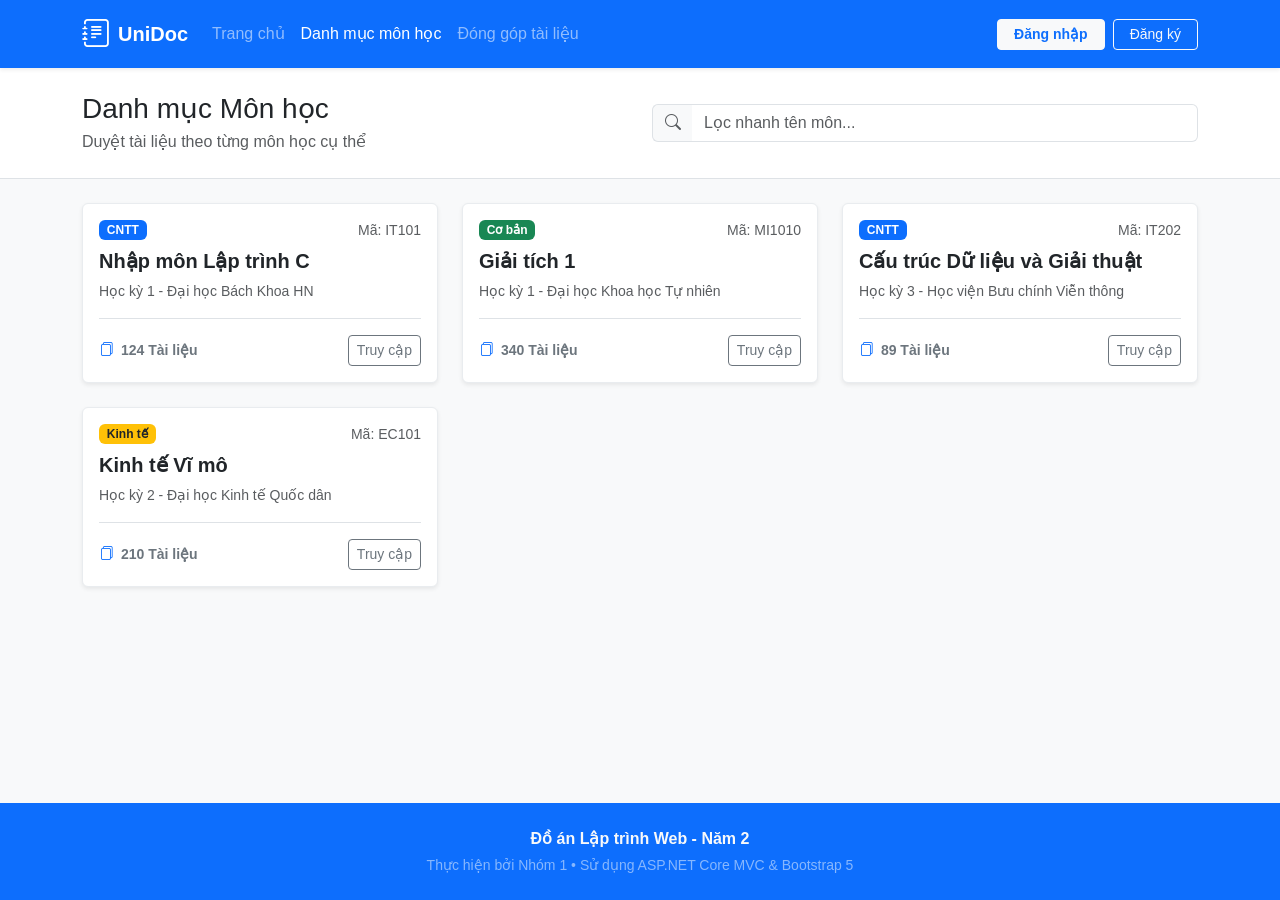
==== courses.html @ 6a6ab41d "Thay đổi lần cuối" ====
<!doctype html>
<html lang="vi">
  <head>
    <meta charset="UTF-8" />
    <meta name="viewport" content="width=device-width, initial-scale=1.0" />
    <title>Danh mục môn học - UniDoc</title>
    <link
      href="https://cdn.jsdelivr.net/npm/bootstrap@5.3.2/dist/css/bootstrap.min.css"
      rel="stylesheet"
    />
    <link
      rel="stylesheet"
      href="https://cdn.jsdelivr.net/npm/bootstrap-icons@1.11.1/font/bootstrap-icons.css"
    />
    <link rel="stylesheet" href="style.css" />
  </head>
  <body class="bg-light d-flex flex-column min-vh-100">
    <!-- Navbar -->
    <nav class="navbar navbar-expand-lg navbar-dark bg-primary shadow-sm">
      <div class="container">
        <a class="navbar-brand d-flex align-items-center" href="index.html">
          <i class="bi bi-journal-text fs-3 me-2"></i>
          <strong>UniDoc</strong>
        </a>
        <button
          class="navbar-toggler"
          type="button"
          data-bs-toggle="collapse"
          data-bs-target="#navbarContent"
        >
          <span class="navbar-toggler-icon"></span>
        </button>
        <div class="collapse navbar-collapse" id="navbarContent">
          <ul class="navbar-nav me-auto mb-2 mb-lg-0">
            <li class="nav-item">
              <a class="nav-link" href="index.html">Trang chủ</a>
            </li>
            <li class="nav-item">
              <a class="nav-link active" href="courses.html"
                >Danh mục môn học</a
              >
            </li>
            <li class="nav-item">
              <a class="nav-link" href="upload.html">Đóng góp tài liệu</a>
            </li>
          </ul>
          <div class="d-flex align-items-center gap-2">
            <a
              href="login.html"
              class="btn btn-light btn-sm text-primary fw-bold px-3"
              >Đăng nhập</a
            >
            <a href="register.html" class="btn btn-outline-light btn-sm px-3"
              >Đăng ký</a
            >
          </div>
        </div>
      </div>
    </nav>

    <!-- Header Danh mục -->
    <div class="bg-white border-bottom py-4 mb-4">
      <div class="container">
        <div class="row align-items-center">
          <div class="col-md-6">
            <h2 class="h3 mb-1 text-dark">Danh mục Môn học</h2>
            <p class="text-muted mb-0">
              Duyệt tài liệu theo từng môn học cụ thể
            </p>
          </div>
          <div class="col-md-6 mt-3 mt-md-0">
            <div class="input-group">
              <span class="input-group-text bg-light border-end-0"
                ><i class="bi bi-search text-muted"></i
              ></span>
              <input
                type="text"
                class="form-control border-start-0"
                placeholder="Lọc nhanh tên môn..."
              />
            </div>
          </div>
        </div>
      </div>
    </div>

    <!-- Nội dung Môn học -->
    <div class="container mb-5 flex-grow-1">
      <div class="row g-4">
        <!-- Course Card 1 -->
        <div class="col-md-4 col-sm-6">
          <div class="card h-100 border-0 shadow-sm list-item-hover">
            <div class="card-body">
              <div
                class="d-flex justify-content-between align-items-start mb-2"
              >
                <span class="badge bg-primary">CNTT</span>
                <span class="text-muted small">Mã: IT101</span>
              </div>
              <h5 class="card-title fw-bold mt-2">
                <a href="#" class="text-decoration-none text-dark"
                  >Nhập môn Lập trình C</a
                >
              </h5>
              <p class="card-text text-muted small mb-3">
                Học kỳ 1 - Đại học Bách Khoa HN
              </p>

              <div
                class="d-flex justify-content-between align-items-center mt-3 pt-3 border-top"
              >
                <div class="text-secondary small fw-bold">
                  <i class="bi bi-files text-primary me-1"></i> 124 Tài liệu
                </div>
                <button class="btn btn-sm btn-outline-secondary">
                  Truy cập
                </button>
              </div>
            </div>
          </div>
        </div>

        <!-- Course Card 2 -->
        <div class="col-md-4 col-sm-6">
          <div class="card h-100 border-0 shadow-sm list-item-hover">
            <div class="card-body">
              <div
                class="d-flex justify-content-between align-items-start mb-2"
              >
                <span class="badge bg-success">Cơ bản</span>
                <span class="text-muted small">Mã: MI1010</span>
              </div>
              <h5 class="card-title fw-bold mt-2">
                <a href="#" class="text-decoration-none text-dark"
                  >Giải tích 1</a
                >
              </h5>
              <p class="card-text text-muted small mb-3">
                Học kỳ 1 - Đại học Khoa học Tự nhiên
              </p>

              <div
                class="d-flex justify-content-between align-items-center mt-3 pt-3 border-top"
              >
                <div class="text-secondary small fw-bold">
                  <i class="bi bi-files text-primary me-1"></i> 340 Tài liệu
                </div>
                <button class="btn btn-sm btn-outline-secondary">
                  Truy cập
                </button>
              </div>
            </div>
          </div>
        </div>

        <!-- Course Card 3 -->
        <div class="col-md-4 col-sm-6">
          <div class="card h-100 border-0 shadow-sm list-item-hover">
            <div class="card-body">
              <div
                class="d-flex justify-content-between align-items-start mb-2"
              >
                <span class="badge bg-primary">CNTT</span>
                <span class="text-muted small">Mã: IT202</span>
              </div>
              <h5 class="card-title fw-bold mt-2">
                <a href="#" class="text-decoration-none text-dark"
                  >Cấu trúc Dữ liệu và Giải thuật</a
                >
              </h5>
              <p class="card-text text-muted small mb-3">
                Học kỳ 3 - Học viện Bưu chính Viễn thông
              </p>

              <div
                class="d-flex justify-content-between align-items-center mt-3 pt-3 border-top"
              >
                <div class="text-secondary small fw-bold">
                  <i class="bi bi-files text-primary me-1"></i> 89 Tài liệu
                </div>
                <button class="btn btn-sm btn-outline-secondary">
                  Truy cập
                </button>
              </div>
            </div>
          </div>
        </div>

        <!-- Course Card 4 -->
        <div class="col-md-4 col-sm-6">
          <div class="card h-100 border-0 shadow-sm list-item-hover">
            <div class="card-body">
              <div
                class="d-flex justify-content-between align-items-start mb-2"
              >
                <span class="badge bg-warning text-dark">Kinh tế</span>
                <span class="text-muted small">Mã: EC101</span>
              </div>
              <h5 class="card-title fw-bold mt-2">
                <a href="#" class="text-decoration-none text-dark"
                  >Kinh tế Vĩ mô</a
                >
              </h5>
              <p class="card-text text-muted small mb-3">
                Học kỳ 2 - Đại học Kinh tế Quốc dân
              </p>

              <div
                class="d-flex justify-content-between align-items-center mt-3 pt-3 border-top"
              >
                <div class="text-secondary small fw-bold">
                  <i class="bi bi-files text-primary me-1"></i> 210 Tài liệu
                </div>
                <button class="btn btn-sm btn-outline-secondary">
                  Truy cập
                </button>
              </div>
            </div>
          </div>
        </div>
      </div>
    </div>

    <!-- Footer -->
    <footer class="bg-primary text-light py-4 mt-auto">
      <div class="container text-center">
        <p class="mb-1"><strong>Đồ án Lập trình Web - Năm 2</strong></p>
        <p class="small text-white-50 mb-0">
          Thực hiện bởi Nhóm 1 • Sử dụng ASP.NET Core MVC & Bootstrap 5
        </p>
      </div>
    </footer>

    <script src="https://cdn.jsdelivr.net/npm/bootstrap@5.3.2/dist/js/bootstrap.bundle.min.js"></script>
  </body>
</html>
---- style.css ----
/* Chỉ giữ lại các CSS custom tối thiểu, ưu tiên dùng class của Bootstrap 5 */

body {
  font-family:
    -apple-system, BlinkMacSystemFont, "Segoe UI", Roboto, "Helvetica Neue",
    Arial, sans-serif;
}

/* Hiệu ứng hover nhẹ cho danh sách tài liệu */
.list-item-hover {
  transition:
    background-color 0.2s ease,
    transform 0.2s ease;
  border: 1px solid #e9ecef !important;
}

.list-item-hover:hover {
  background-color: #f8f9fa;
  transform: translateX(5px); /* Trượt nhẹ sang phải thay vì bay lên bóng bẩy */
  border-color: #dee2e6 !important;
}

/* Tùy chỉnh icon file cho đẹp mắt hơn */
.bi-file-earmark-pdf,
.bi-file-earmark-word {
  opacity: 0.8;
}

/* Form check cho bộ lọc */
.form-check-label {
  cursor: pointer;
}
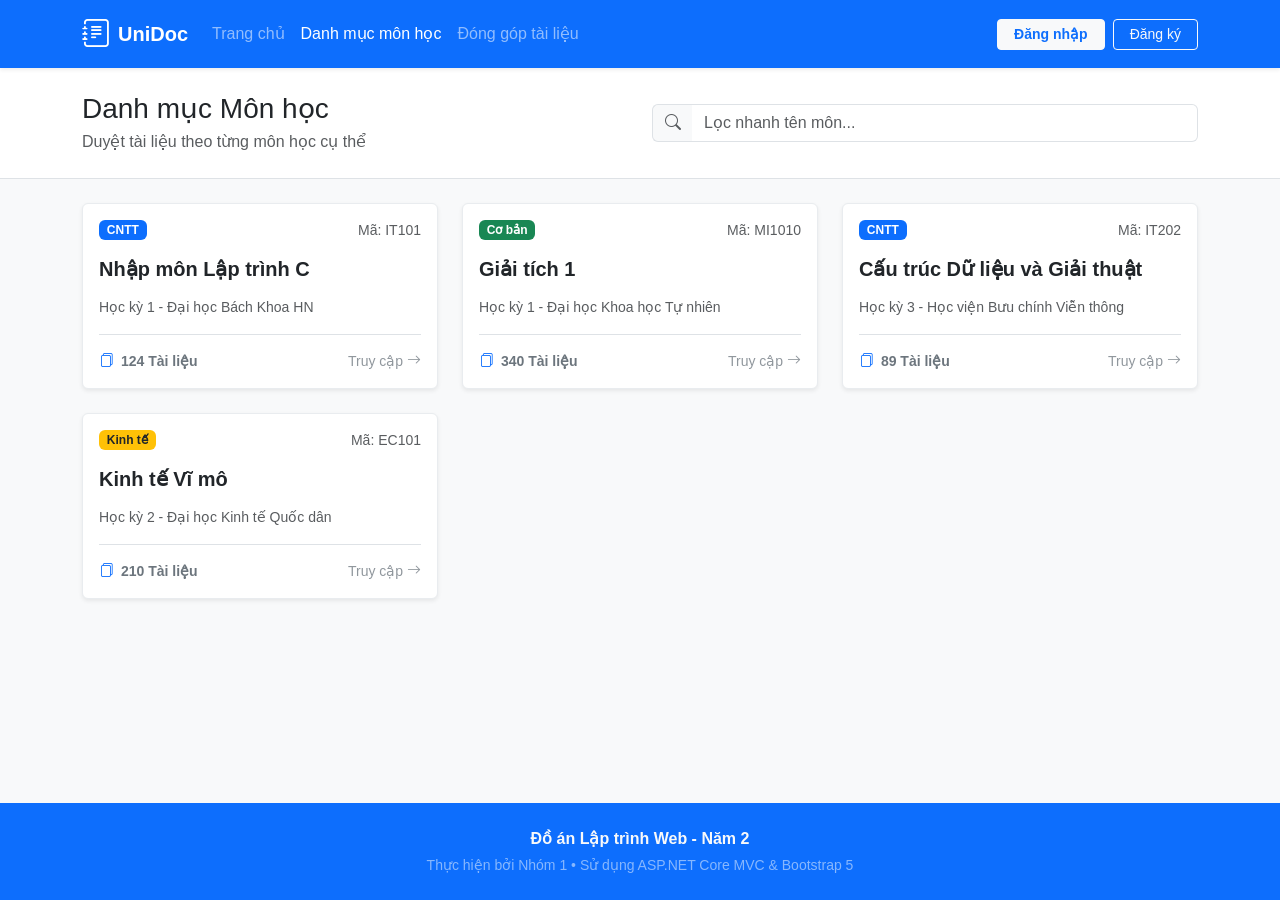
==== commit 1a366731: "new_demo" ====
--- a/courses.html
+++ b/courses.html
@@ -89,20 +89,26 @@
       <div class="row g-4">
         <!-- Course Card 1 -->
         <div class="col-md-4 col-sm-6">
-          <div class="card h-100 border-0 shadow-sm list-item-hover">
-            <div class="card-body">
+          <!-- Thêm position-relative để card thành link -->
+          <div
+            class="card h-100 border-0 shadow-sm list-item-hover position-relative"
+          >
+            <div class="card-body d-flex flex-column">
               <div
                 class="d-flex justify-content-between align-items-start mb-2"
               >
                 <span class="badge bg-primary">CNTT</span>
                 <span class="text-muted small">Mã: IT101</span>
               </div>
-              <h5 class="card-title fw-bold mt-2">
-                <a href="#" class="text-decoration-none text-dark"
+              <!-- stretched-link phủ toàn bộ card -->
+              <h5 class="card-title fw-bold mt-2 mb-3">
+                <a
+                  href="major.html"
+                  class="text-decoration-none text-dark stretched-link"
                   >Nhập môn Lập trình C</a
                 >
               </h5>
-              <p class="card-text text-muted small mb-3">
+              <p class="card-text text-muted small mb-auto">
                 Học kỳ 1 - Đại học Bách Khoa HN
               </p>
 
@@ -112,9 +118,10 @@
                 <div class="text-secondary small fw-bold">
                   <i class="bi bi-files text-primary me-1"></i> 124 Tài liệu
                 </div>
-                <button class="btn btn-sm btn-outline-secondary">
-                  Truy cập
-                </button>
+                <!-- Thay nút bằng chữ mờ + mũi tên -->
+                <span class="text-secondary small opacity-75 fw-medium"
+                  >Truy cập <i class="bi bi-arrow-right"></i
+                ></span>
               </div>
             </div>
           </div>
@@ -122,20 +129,24 @@
 
         <!-- Course Card 2 -->
         <div class="col-md-4 col-sm-6">
-          <div class="card h-100 border-0 shadow-sm list-item-hover">
-            <div class="card-body">
+          <div
+            class="card h-100 border-0 shadow-sm list-item-hover position-relative"
+          >
+            <div class="card-body d-flex flex-column">
               <div
                 class="d-flex justify-content-between align-items-start mb-2"
               >
                 <span class="badge bg-success">Cơ bản</span>
                 <span class="text-muted small">Mã: MI1010</span>
               </div>
-              <h5 class="card-title fw-bold mt-2">
-                <a href="#" class="text-decoration-none text-dark"
+              <h5 class="card-title fw-bold mt-2 mb-3">
+                <a
+                  href="major.html"
+                  class="text-decoration-none text-dark stretched-link"
                   >Giải tích 1</a
                 >
               </h5>
-              <p class="card-text text-muted small mb-3">
+              <p class="card-text text-muted small mb-auto">
                 Học kỳ 1 - Đại học Khoa học Tự nhiên
               </p>
 
@@ -145,9 +156,9 @@
                 <div class="text-secondary small fw-bold">
                   <i class="bi bi-files text-primary me-1"></i> 340 Tài liệu
                 </div>
-                <button class="btn btn-sm btn-outline-secondary">
-                  Truy cập
-                </button>
+                <span class="text-secondary small opacity-75 fw-medium"
+                  >Truy cập <i class="bi bi-arrow-right"></i
+                ></span>
               </div>
             </div>
           </div>
@@ -155,20 +166,24 @@
 
         <!-- Course Card 3 -->
         <div class="col-md-4 col-sm-6">
-          <div class="card h-100 border-0 shadow-sm list-item-hover">
-            <div class="card-body">
+          <div
+            class="card h-100 border-0 shadow-sm list-item-hover position-relative"
+          >
+            <div class="card-body d-flex flex-column">
               <div
                 class="d-flex justify-content-between align-items-start mb-2"
               >
                 <span class="badge bg-primary">CNTT</span>
                 <span class="text-muted small">Mã: IT202</span>
               </div>
-              <h5 class="card-title fw-bold mt-2">
-                <a href="#" class="text-decoration-none text-dark"
+              <h5 class="card-title fw-bold mt-2 mb-3">
+                <a
+                  href="major.html"
+                  class="text-decoration-none text-dark stretched-link"
                   >Cấu trúc Dữ liệu và Giải thuật</a
                 >
               </h5>
-              <p class="card-text text-muted small mb-3">
+              <p class="card-text text-muted small mb-auto">
                 Học kỳ 3 - Học viện Bưu chính Viễn thông
               </p>
 
@@ -178,9 +193,9 @@
                 <div class="text-secondary small fw-bold">
                   <i class="bi bi-files text-primary me-1"></i> 89 Tài liệu
                 </div>
-                <button class="btn btn-sm btn-outline-secondary">
-                  Truy cập
-                </button>
+                <span class="text-secondary small opacity-75 fw-medium"
+                  >Truy cập <i class="bi bi-arrow-right"></i
+                ></span>
               </div>
             </div>
           </div>
@@ -188,20 +203,24 @@
 
         <!-- Course Card 4 -->
         <div class="col-md-4 col-sm-6">
-          <div class="card h-100 border-0 shadow-sm list-item-hover">
-            <div class="card-body">
+          <div
+            class="card h-100 border-0 shadow-sm list-item-hover position-relative"
+          >
+            <div class="card-body d-flex flex-column">
               <div
                 class="d-flex justify-content-between align-items-start mb-2"
               >
                 <span class="badge bg-warning text-dark">Kinh tế</span>
                 <span class="text-muted small">Mã: EC101</span>
               </div>
-              <h5 class="card-title fw-bold mt-2">
-                <a href="#" class="text-decoration-none text-dark"
+              <h5 class="card-title fw-bold mt-2 mb-3">
+                <a
+                  href="major.html"
+                  class="text-decoration-none text-dark stretched-link"
                   >Kinh tế Vĩ mô</a
                 >
               </h5>
-              <p class="card-text text-muted small mb-3">
+              <p class="card-text text-muted small mb-auto">
                 Học kỳ 2 - Đại học Kinh tế Quốc dân
               </p>
 
@@ -211,9 +230,9 @@
                 <div class="text-secondary small fw-bold">
                   <i class="bi bi-files text-primary me-1"></i> 210 Tài liệu
                 </div>
-                <button class="btn btn-sm btn-outline-secondary">
-                  Truy cập
-                </button>
+                <span class="text-secondary small opacity-75 fw-medium"
+                  >Truy cập <i class="bi bi-arrow-right"></i
+                ></span>
               </div>
             </div>
           </div>
